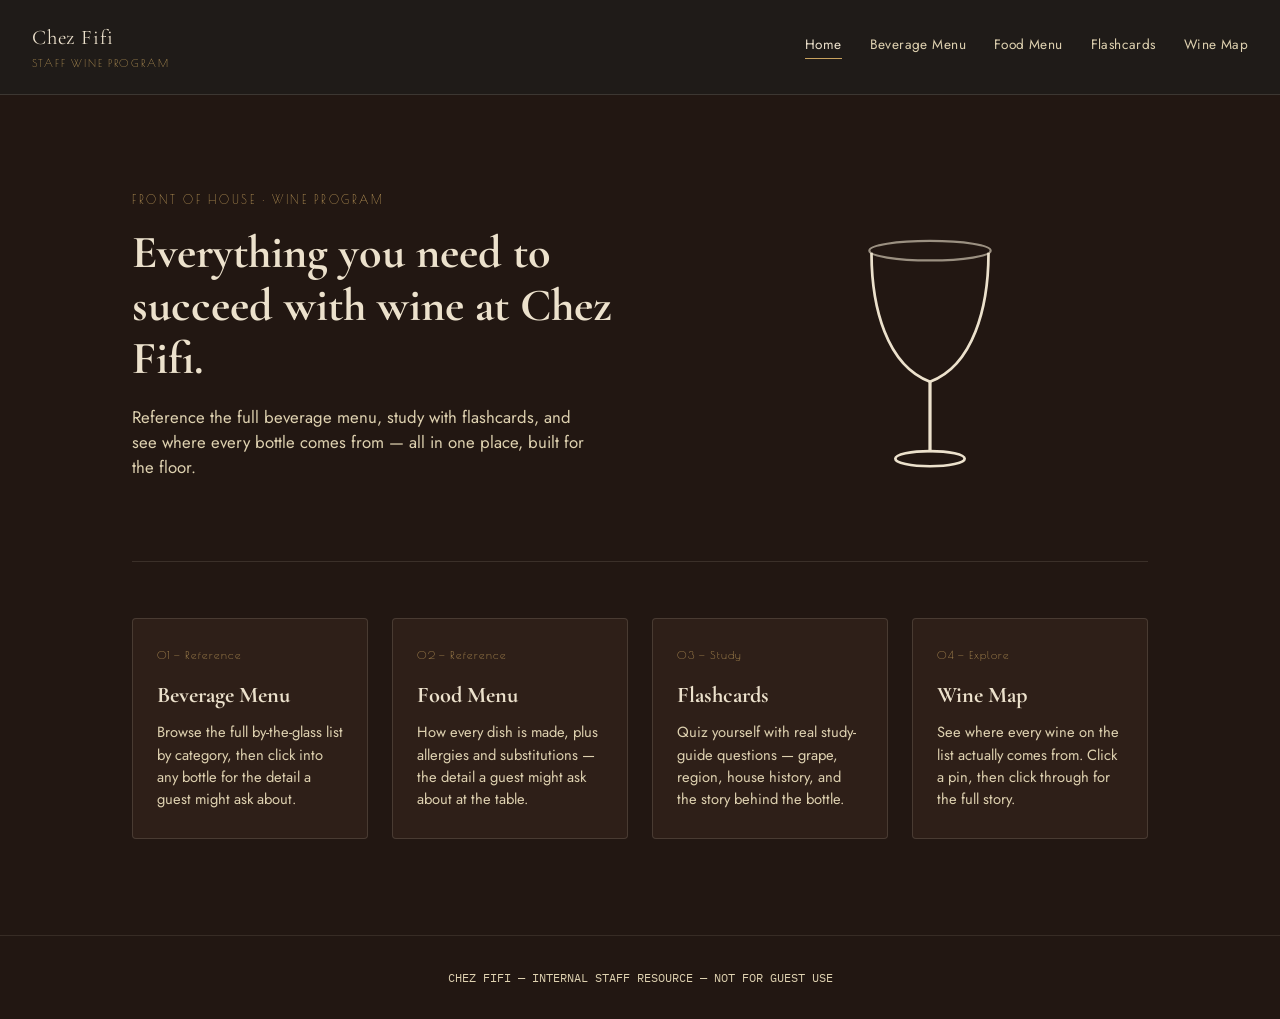
==== index.html @ 663ce02e "Add files via upload Adding Food Menu" ====
<!DOCTYPE html>
<html lang="en">
<head>
<meta charset="UTF-8">
<meta name="viewport" content="width=device-width, initial-scale=1.0">
<title>Chez Fifi — Staff Wine Program</title>
<link rel="icon" type="image/svg+xml" href="favicon.svg">
<link rel="icon" type="image/png" sizes="32x32" href="favicon-32.png">
<link rel="apple-touch-icon" href="apple-touch-icon.png">
<link rel="manifest" href="manifest.json">
<link rel="stylesheet" href="css/style.css?v=31">
</head>
<body>

<header class="site-header">
  <a href="index.html" class="brand">
    <span class="brand-mark">Chez Fifi</span>
    <span class="brand-sub">Staff Wine Program</span>
  </a>
  <nav class="site-nav">
    <a href="index.html" class="active">Home</a>
    <a href="menu.html">Beverage Menu</a>
    <a href="food-menu.html">Food Menu</a>
    <a href="flashcards.html">Flashcards</a>
    <a href="maps.html">Wine Map</a>
  </nav>
</header>

<main>
  <section class="hero">
    <div>
      <div class="hero-eyebrow">Front of House · Wine Program</div>
      <h1>Everything you need to succeed with wine at Chez Fifi.</h1>
      <p>Reference the full beverage menu, study with flashcards, and see where every bottle comes from — all in one place, built for the floor.</p>
    </div>
    <svg class="wine-fill" viewBox="0 0 240 260" xmlns="http://www.w3.org/2000/svg" role="img" aria-label="An illustration of a wine glass filling with wine">
      <defs>
        <clipPath id="glassClip">
          <path d="M 66 46 L 174 46 C 174 96 160 150 120 165 C 80 150 66 96 66 46 Z"/>
        </clipPath>
      </defs>

      <g clip-path="url(#glassClip)">
        <rect id="wineFillRect" x="60" width="120" height="260" y="240" fill="var(--bordeaux-bright)">
          <animate id="wineFillAnim" attributeName="y"
            values="240;240;78;78;150;240"
            keyTimes="0;0.08;0.45;0.65;0.85;1"
            dur="7s" repeatCount="indefinite"/>
        </rect>
      </g>

      <ellipse cx="120" cy="44" rx="56" ry="9" fill="none" stroke="var(--paper)" stroke-width="2" opacity="0.6"/>
      <path d="M 66 46 C 66 96 80 150 120 165 C 160 150 174 96 174 46" fill="none" stroke="var(--paper)" stroke-width="2.5"/>
      <line x1="120" y1="165" x2="120" y2="230" stroke="var(--paper)" stroke-width="3"/>
      <ellipse cx="120" cy="236" rx="32" ry="7" fill="none" stroke="var(--paper)" stroke-width="2.5"/>
    </svg>
  </section>

  <section class="module-grid">
    <a class="module-card" href="menu.html">
      <span class="module-index">01 — Reference</span>
      <h3>Beverage Menu</h3>
      <p>Browse the full by-the-glass list by category, then click into any bottle for the detail a guest might ask about.</p>
    </a>
    <a class="module-card" href="food-menu.html">
      <span class="module-index">02 — Reference</span>
      <h3>Food Menu</h3>
      <p>How every dish is made, plus allergies and substitutions — the detail a guest might ask about at the table.</p>
    </a>
    <a class="module-card" href="flashcards.html">
      <span class="module-index">03 — Study</span>
      <h3>Flashcards</h3>
      <p>Quiz yourself with real study-guide questions — grape, region, house history, and the story behind the bottle.</p>
    </a>
    <a class="module-card" href="maps.html">
      <span class="module-index">04 — Explore</span>
      <h3>Wine Map</h3>
      <p>See where every wine on the list actually comes from. Click a pin, then click through for the full story.</p>
    </a>
  </section>
</main>

<footer class="site-footer">CHEZ FIFI — INTERNAL STAFF RESOURCE — NOT FOR GUEST USE</footer>

<script>
  // SMIL animations don't read CSS media queries, so honor
  // prefers-reduced-motion manually: stop the loop and hold a nicely
  // filled glass instead.
  if (window.matchMedia && window.matchMedia('(prefers-reduced-motion: reduce)').matches) {
    var anim = document.getElementById('wineFillAnim');
    var rect = document.getElementById('wineFillRect');
    if (anim) anim.remove();
    if (rect) rect.setAttribute('y', '90');
  }
</script>
<script src="js/sw-register.js"></script>
</body>
</html>
---- css/style.css ----
@import url('https://fonts.googleapis.com/css2?family=Cormorant+Garamond:ital,wght@0,400;0,500;0,600;1,500&family=Poiret+One&family=Jost:wght@400;500;600&family=IBM+Plex+Mono:wght@500&display=swap');

:root {
  --charcoal: #221712;
  --charcoal-soft: #2e1f18;
  --paper: #ece1cc;
  --paper-dim: #ded1b0;
  --bordeaux: #6b1f2e;
  --bordeaux-bright: #8c2c3e;
  --gold: #c9a35f;
  --verdigris: #24405c;
  --rose: #b5697a;
  --amber: #a8763a;
  --ink: #251a14;
  --ink-soft: #5c4a3d;

  --font-display: 'Cormorant Garamond', serif;
  --font-body: 'Jost', sans-serif;
  --font-accent: 'Poiret One', sans-serif;
  --font-mono: 'IBM Plex Mono', monospace;
}

* { box-sizing: border-box; }

/* Prevents the browser's double-tap-to-zoom gesture from firing when
   someone taps a button or link quickly a few times in a row (e.g.
   mashing "Next" on flashcards) — normal pinch-to-zoom elsewhere on the
   page is untouched. */
button, a {
  touch-action: manipulation;
}

html { scroll-behavior: smooth; }

body {
  margin: 0;
  background: var(--charcoal);
  color: var(--paper);
  font-family: var(--font-body);
  line-height: 1.5;
  -webkit-font-smoothing: antialiased;
}

a { color: inherit; }

img { max-width: 100%; display: block; }

/* ---------- Layout shell ---------- */

.site-header {
  display: flex;
  align-items: center;
  justify-content: space-between;
  padding: 22px 32px;
  border-bottom: 1px solid rgba(232, 224, 201, 0.14);
  position: sticky;
  top: 0;
  background: rgba(32, 29, 25, 0.92);
  backdrop-filter: blur(6px);
  z-index: 50;
}

.brand {
  display: flex;
  flex-direction: column;
  gap: 2px;
  text-decoration: none;
}

.brand-mark {
  font-family: var(--font-display);
  font-size: 1.3rem;
  letter-spacing: 0.04em;
  color: var(--paper);
}

.brand-sub {
  font-family: var(--font-accent);
  font-size: 0.68rem;
  letter-spacing: 0.18em;
  text-transform: uppercase;
  color: var(--gold);
}

.site-nav {
  display: flex;
  gap: 28px;
}

.site-nav a {
  text-decoration: none;
  font-size: 0.85rem;
  letter-spacing: 0.03em;
  color: var(--paper-dim);
  padding-bottom: 4px;
  border-bottom: 1px solid transparent;
  transition: color 0.2s, border-color 0.2s;
}

.site-nav a:hover,
.site-nav a.active {
  color: var(--paper);
  border-color: var(--gold);
}

main {
  max-width: 1080px;
  margin: 0 auto;
  padding: 56px 32px 96px;
}

.page-eyebrow {
  font-family: var(--font-accent);
  font-size: 0.7rem;
  letter-spacing: 0.2em;
  text-transform: uppercase;
  color: var(--gold);
  margin-bottom: 10px;
}

.page-title {
  font-family: var(--font-display);
  font-size: clamp(2.1rem, 4vw, 3.2rem);
  font-weight: 600;
  margin: 0 0 12px;
  color: var(--paper);
}

.page-lede {
  color: var(--paper-dim);
  max-width: 60ch;
  margin: 0 0 40px;
  font-size: 1.02rem;
}

/* ---------- Home ---------- */

.hero {
  display: grid;
  grid-template-columns: 1.1fr 0.9fr;
  gap: 48px;
  align-items: center;
  padding: 40px 0 64px;
  border-bottom: 1px solid rgba(232, 224, 201, 0.12);
  margin-bottom: 56px;
}

.hero-eyebrow {
  font-family: var(--font-accent);
  font-size: 0.72rem;
  letter-spacing: 0.22em;
  text-transform: uppercase;
  color: var(--gold);
  margin-bottom: 18px;
}

.hero h1 {
  font-family: var(--font-display);
  font-size: clamp(2.1rem, 3.6vw, 3rem);
  line-height: 1.15;
  margin: 0 0 20px;
  color: var(--paper);
}

.hero p {
  color: var(--paper-dim);
  max-width: 46ch;
  font-size: 1.05rem;
}

.wine-fill {
  width: 100%;
  max-width: 260px;
  justify-self: center;
}

.wine-fill-rect {
  /* Animated via native SVG <animate> in the markup — see index.html.
     CSS-animating SVG geometry attributes is unreliable on mobile Safari. */
}

.module-grid {
  display: grid;
  grid-template-columns: repeat(auto-fit, minmax(220px, 1fr));
  gap: 24px;
}

.module-card {
  display: block;
  text-decoration: none;
  background: var(--charcoal-soft);
  border: 1px solid rgba(232, 224, 201, 0.14);
  border-radius: 4px;
  padding: 28px 24px;
  transition: border-color 0.2s, transform 0.2s;
}

.module-card:hover {
  border-color: var(--gold);
  transform: translateY(-3px);
}

.module-index {
  font-family: var(--font-accent);
  font-size: 0.7rem;
  color: var(--gold);
  letter-spacing: 0.1em;
  margin-bottom: 14px;
  display: block;
}

.module-card h3 {
  font-family: var(--font-display);
  font-size: 1.4rem;
  margin: 0 0 10px;
  color: var(--paper);
}

.module-card p {
  color: var(--paper-dim);
  font-size: 0.92rem;
  margin: 0;
}

/* ---------- Category tags shared ---------- */

.tag {
  display: inline-flex;
  align-items: center;
  gap: 6px;
  font-family: var(--font-accent);
  font-size: 0.68rem;
  letter-spacing: 0.08em;
  text-transform: uppercase;
  padding: 4px 10px;
  border-radius: 999px;
  border: none;
  color: #fff5e6;
}

.tag-white     { background: #6b5a1f; }
.tag-red       { background: #7a2436; }
.tag-rose      { background: #8c3f56; }
.tag-sparkling { background: #3d5a68; }
.tag-dessert   { background: #7a4a1f; }

.tag-charcuterie     { background: #7a2436; }
.tag-entrees         { background: #3d5a45; }
.tag-plats           { background: #6b4423; }
.tag-accompagnements { background: #3d5a68; }
.tag-desserts        { background: #6b5a1f; }

.filter-block {
  margin-bottom: 18px;
}

.filter-block-label {
  font-family: var(--font-accent);
  font-size: 0.68rem;
  letter-spacing: 0.1em;
  text-transform: uppercase;
  color: var(--paper-dim);
  margin-bottom: 8px;
}

.card-badges {
  display: flex;
  gap: 8px;
  align-items: center;
}

.difficulty-badge {
  display: inline-flex;
  align-items: center;
  font-family: var(--font-accent);
  font-size: 0.66rem;
  letter-spacing: 0.06em;
  text-transform: uppercase;
  padding: 4px 10px;
  border-radius: 999px;
  border: 1px solid transparent;
}

.difficulty-easy   { background: rgba(79, 107, 87, 0.15); color: #3d5a45; border-color: rgba(79, 107, 87, 0.35); }
.difficulty-medium { background: rgba(168, 118, 58, 0.15); color: #8a5a24; border-color: rgba(168, 118, 58, 0.35); }
.difficulty-hard   { background: rgba(122, 36, 54, 0.15); color: #7a2436; border-color: rgba(122, 36, 54, 0.35); }

/* ---------- Flashcards ---------- */

.deck-controls {
  display: flex;
  align-items: center;
  justify-content: space-between;
  margin-bottom: 28px;
  flex-wrap: wrap;
  gap: 16px;
}

.filter-row {
  display: flex;
  gap: 8px;
  flex-wrap: wrap;
}

.filter-chip {
  font-family: var(--font-accent);
  font-size: 0.7rem;
  letter-spacing: 0.06em;
  text-transform: uppercase;
  background: transparent;
  border: 1px solid rgba(232, 224, 201, 0.3);
  color: var(--paper-dim);
  padding: 7px 14px;
  border-radius: 999px;
  cursor: pointer;
  transition: all 0.15s;
}

.filter-chip:hover { border-color: var(--gold); color: var(--paper); }

.filter-chip.active {
  background: var(--gold);
  border-color: var(--gold);
  color: var(--charcoal);
}

.progress-readout {
  font-family: var(--font-mono);
  font-size: 0.78rem;
  color: var(--paper-dim);
}

.card-stage {
  display: flex;
  flex-direction: column;
  align-items: center;
  gap: 24px;
}

.flashcard {
  width: 100%;
  max-width: 520px;
  height: 340px;
  perspective: 1200px;
  cursor: pointer;
  touch-action: manipulation;
}

.flashcard-inner {
  position: relative;
  width: 100%;
  height: 100%;
  transition: transform 0.5s cubic-bezier(0.4, 0.2, 0.2, 1);
  transform-style: preserve-3d;
}

.flashcard.flipped .flashcard-inner {
  transform: rotateY(180deg);
}

.flashcard-face {
  position: absolute;
  inset: 0;
  backface-visibility: hidden;
  border-radius: 6px;
  padding: 32px;
  display: flex;
  flex-direction: column;
  border: 1px solid rgba(232, 224, 201, 0.18);
  overflow-y: auto;
}

.flashcard-front {
  background: var(--paper);
  color: var(--ink);
  justify-content: center;
  align-items: center;
  text-align: center;
}

.flashcard-front .card-wine {
  font-family: var(--font-display);
  font-size: 1.5rem;
  margin: 14px 0 14px;
  color: var(--ink-soft);
  font-style: italic;
}

.flashcard-front .card-question {
  font-family: var(--font-body);
  font-size: 1.15rem;
  font-weight: 500;
  line-height: 1.4;
  color: var(--ink);
}

.flashcard-front .flip-hint {
  position: absolute;
  bottom: 18px;
  font-family: var(--font-mono);
  font-size: 0.62rem;
  letter-spacing: 0.1em;
  text-transform: uppercase;
  color: var(--ink-soft);
  opacity: 0.7;
}

.flashcard-back {
  background: var(--bordeaux);
  color: var(--paper);
  transform: rotateY(180deg);
  justify-content: center;
  align-items: flex-start;
  gap: 12px;
  overflow-y: auto;
}

.flashcard-back .back-label {
  font-family: var(--font-accent);
  font-size: 0.72rem;
  letter-spacing: 0.14em;
  text-transform: uppercase;
  color: var(--gold);
}

.flashcard-back .back-answer {
  font-family: var(--font-display);
  font-size: 1.35rem;
  line-height: 1.45;
}

.deck-nav {
  display: flex;
  gap: 14px;
  align-items: center;
}

.deck-nav button {
  font-family: var(--font-mono);
  font-size: 0.78rem;
  letter-spacing: 0.04em;
  background: transparent;
  border: 1px solid rgba(232, 224, 201, 0.3);
  color: var(--paper);
  padding: 10px 18px;
  border-radius: 4px;
  cursor: pointer;
  transition: border-color 0.15s;
}

.deck-nav button:hover { border-color: var(--gold); }
.deck-nav button:disabled { opacity: 0.35; cursor: default; }

/* ---------- Menu ---------- */

.menu-grid {
  display: grid;
  grid-template-columns: repeat(auto-fill, minmax(240px, 1fr));
  gap: 18px;
}

.menu-item {
  background: var(--charcoal-soft);
  border: 1px solid rgba(232, 224, 201, 0.14);
  border-radius: 4px;
  padding: 18px;
  cursor: pointer;
  transition: border-color 0.2s, transform 0.2s;
  text-align: left;
  display: flex;
  gap: 16px;
  align-items: flex-start;
}

.menu-item:hover {
  border-color: var(--gold);
  transform: translateY(-2px);
}

.menu-item-photo {
  width: 64px;
  height: 128px;
  object-fit: contain;
  object-position: center;
  flex-shrink: 0;
  background: rgba(236, 225, 204, 0.04);
  border-radius: 2px;
}

.menu-item.no-photo {
  padding: 22px;
}

.menu-item.no-photo .menu-item-photo {
  display: none;
}

.menu-item-body {
  flex: 1;
  min-width: 0;
}

.menu-item .wine-producer {
  font-family: var(--font-display);
  font-size: 1.15rem;
  font-weight: 600;
  margin: 12px 0 2px;
  color: var(--paper);
  line-height: 1.25;
}

.menu-item .wine-cuvee {
  font-family: var(--font-display);
  font-style: italic;
  font-size: 0.95rem;
  color: var(--paper-dim);
  margin-bottom: 6px;
  line-height: 1.3;
}

.menu-item .wine-region {
  font-family: var(--font-accent);
  font-size: 0.68rem;
  letter-spacing: 0.05em;
  text-transform: uppercase;
  color: var(--paper-dim);
  opacity: 0.75;
  margin-bottom: 12px;
}

.menu-item .prices {
  font-family: var(--font-mono);
  font-size: 0.8rem;
  color: var(--gold);
}

/* Detail overlay */

.detail-overlay {
  position: fixed;
  inset: 0;
  background: rgba(15, 13, 11, 0.72);
  display: flex;
  align-items: center;
  justify-content: center;
  padding: 24px;
  z-index: 100;
}

.detail-overlay[hidden] { display: none; }

.detail-card {
  background: var(--paper);
  color: var(--ink);
  max-width: 600px;
  width: 100%;
  border-radius: 6px;
  padding: 36px;
  position: relative;
  max-height: 88vh;
  overflow-y: auto;
}

.detail-close {
  position: absolute;
  top: 18px;
  right: 18px;
  background: none;
  border: none;
  font-size: 1.3rem;
  cursor: pointer;
  color: var(--ink-soft);
  line-height: 1;
}

.detail-header {
  display: flex;
  gap: 18px;
  align-items: flex-start;
}

.detail-photo {
  width: 80px;
  height: 160px;
  object-fit: contain;
  object-position: center top;
  flex-shrink: 0;
  background: rgba(36, 31, 26, 0.04);
  border-radius: 2px;
}

.detail-header-text {
  flex: 1;
  min-width: 0;
}

.detail-card .detail-producer {
  font-family: var(--font-display);
  font-weight: 600;
  font-size: 1.05rem;
  color: var(--ink);
  margin: 14px 0 2px;
}

.detail-card h2 {
  font-family: var(--font-display);
  font-style: italic;
  font-size: 1.4rem;
  font-weight: 500;
  color: var(--ink-soft);
  margin: 0 0 4px;
}

.detail-card .detail-region {
  font-family: var(--font-accent);
  font-size: 0.7rem;
  letter-spacing: 0.05em;
  text-transform: uppercase;
  color: var(--ink-soft);
  opacity: 0.8;
  margin-bottom: 18px;
}

.quiz-me-link {
  display: inline-block;
  font-family: var(--font-accent);
  font-size: 0.78rem;
  letter-spacing: 0.05em;
  color: var(--bordeaux);
  text-decoration: none;
  margin-bottom: 18px;
  border-bottom: 1px solid var(--bordeaux);
}

.quiz-me-link:hover { opacity: 0.75; }

.mini-map {
  width: 100%;
  height: 220px;
  border-radius: 4px;
  overflow: hidden;
  border: 1px solid rgba(36, 31, 26, 0.15);
}

.detail-meta {
  display: grid;
  grid-template-columns: 1fr 1fr;
  gap: 14px;
  margin-bottom: 22px;
  padding-bottom: 18px;
  border-bottom: 1px solid rgba(36, 31, 26, 0.15);
}

.detail-meta .meta-label {
  font-family: var(--font-accent);
  font-size: 0.68rem;
  letter-spacing: 0.1em;
  text-transform: uppercase;
  color: var(--ink-soft);
  display: block;
}

.detail-section {
  margin-bottom: 20px;
}

.detail-section:last-child {
  margin-bottom: 0;
}

.detail-section-label {
  font-family: var(--font-accent);
  font-size: 0.72rem;
  letter-spacing: 0.12em;
  text-transform: uppercase;
  color: var(--bordeaux);
  margin-bottom: 6px;
}

.detail-section p {
  margin: 0;
  font-size: 0.96rem;
  line-height: 1.55;
  color: var(--ink);
}

/* ---------- Menu download link ---------- */

.menu-download {
  margin-top: 40px;
  padding-top: 28px;
  border-top: 1px solid rgba(232, 224, 201, 0.14);
  text-align: center;
}

.menu-download a {
  color: var(--gold);
  text-decoration: none;
  font-size: 0.92rem;
  border-bottom: 1px solid var(--gold);
  padding-bottom: 2px;
}

.menu-download a:hover { opacity: 0.8; }

/* ---------- Maps ---------- */

.map-notice {
  background: var(--charcoal-soft);
  border: 1px solid var(--gold);
  color: var(--paper-dim);
  padding: 16px 20px;
  border-radius: 4px;
  font-size: 0.9rem;
  margin-bottom: 20px;
}

.map-notice code {
  font-family: var(--font-mono);
  background: rgba(232, 224, 201, 0.1);
  padding: 2px 6px;
  border-radius: 3px;
  color: var(--gold);
}

.map-canvas {
  width: 100%;
  height: 560px;
  border-radius: 4px;
  border: 1px solid rgba(232, 224, 201, 0.14);
  overflow: hidden;
}

.map-pin-label {
  background: rgba(30, 30, 28, 0.88);
  padding: 2px 8px;
  border-radius: 4px;
  border: 1px solid rgba(184, 179, 168, 0.5);
  white-space: nowrap;
  transform: translateY(-22px);
  pointer-events: none;
}

.pin-popup {
  font-family: var(--font-body);
  min-width: 200px;
  padding: 2px;
}

.pin-popup-label {
  font-family: var(--font-accent);
  font-size: 0.72rem;
  letter-spacing: 0.08em;
  text-transform: uppercase;
  color: #8c2c3e;
  margin-bottom: 8px;
}

.pin-wine-row {
  cursor: pointer;
  padding: 8px 0;
  border-top: 1px solid rgba(36, 26, 20, 0.12);
}

.pin-wine-row:first-of-type {
  border-top: none;
}

.pin-wine-name {
  font-family: var(--font-display);
  font-size: 1rem;
  color: #241a14;
  margin-top: 4px;
}

.pin-wine-meta {
  font-size: 0.78rem;
  color: #5c4a3d;
}

@media (max-width: 780px) {
  .map-canvas { height: 420px; }
}

.site-footer {
  text-align: center;
  padding: 32px;
  color: var(--paper-dim);
  font-size: 0.78rem;
  font-family: var(--font-mono);
  border-top: 1px solid rgba(232, 224, 201, 0.1);
}

.fun-quiz-callout {
  text-align: center;
  margin-top: 40px;
  padding-top: 24px;
  border-top: 1px solid rgba(232, 224, 201, 0.14);
}

.fun-quiz-callout a {
  color: var(--gold);
  text-decoration: none;
  font-family: var(--font-accent);
  font-size: 0.85rem;
  letter-spacing: 0.04em;
  border-bottom: 1px solid var(--gold);
  padding-bottom: 2px;
}

.fun-quiz-callout a:hover { opacity: 0.8; }

#teamQuizRoot {
  scroll-margin-top: 100px;
}

.card-stage {
  scroll-margin-top: 100px;
}

/* ---------- Team Quiz (fun) ---------- */

.team-quiz-intro {
  text-align: center;
  padding: 40px 20px;
}

.team-quiz-intro p {
  color: var(--paper-dim);
  margin-bottom: 24px;
  font-size: 1.05rem;
}

.start-quiz-btn {
  font-family: var(--font-accent);
  font-size: 0.85rem;
  letter-spacing: 0.05em;
  background: var(--gold);
  color: var(--charcoal);
  border: none;
  padding: 12px 24px;
  border-radius: 4px;
  cursor: pointer;
}

.start-quiz-btn:hover { opacity: 0.85; }

.team-quiz-progress {
  font-family: var(--font-accent);
  font-size: 0.8rem;
  letter-spacing: 0.06em;
  text-transform: uppercase;
  color: var(--paper-dim);
  text-align: center;
  margin-bottom: 20px;
}

.team-quiz-flip {
  width: 100%;
  max-width: 520px;
  margin: 0 auto;
  perspective: 1200px;
}

.team-quiz-flip-inner {
  position: relative;
  width: 100%;
  height: 500px;
  transition: transform 0.5s cubic-bezier(0.4, 0.2, 0.2, 1);
  transform-style: preserve-3d;
}

.team-quiz-flip.flipped .team-quiz-flip-inner {
  transform: rotateY(180deg);
}

/* Used for one instant, before paint, to measure the front face's actual
   natural content height (which varies with wine/team name length) so the
   card can be sized to fit exactly — instead of guessing a fixed pixel
   height that inevitably cuts off content on some screens. */
.team-quiz-flip-inner.measuring {
  height: auto;
}

.team-quiz-flip-inner.measuring .team-quiz-face-front {
  position: static;
}

.team-quiz-flip-inner.measuring .team-quiz-face-back {
  display: none;
}

.team-quiz-face {
  position: absolute;
  inset: 0;
  backface-visibility: hidden;
  border-radius: 6px;
  padding: 32px 24px;
  text-align: center;
  border: 1px solid rgba(232, 224, 201, 0.14);
  overflow-y: auto;
}

.team-quiz-face-front {
  background: var(--charcoal-soft);
}

.team-quiz-face-back {
  background: var(--bordeaux);
  color: var(--paper);
  transform: rotateY(180deg);
  display: flex;
  flex-direction: column;
  align-items: center;
  justify-content: center;
}

.team-jersey { display: flex; justify-content: center; margin-bottom: 12px; }

.team-name {
  font-family: var(--font-display);
  font-size: 1.6rem;
  color: var(--paper);
}

.team-meta {
  font-family: var(--font-accent);
  font-size: 0.78rem;
  letter-spacing: 0.05em;
  color: var(--gold);
  margin-bottom: 24px;
}

.team-quiz-options {
  display: flex;
  flex-direction: column;
  gap: 10px;
}

.team-quiz-option {
  display: flex;
  flex-direction: column;
  align-items: flex-start;
  gap: 6px;
  text-align: left;
  background: var(--charcoal);
  border: 1px solid rgba(232, 224, 201, 0.18);
  border-radius: 4px;
  padding: 14px 16px;
  cursor: pointer;
  color: var(--paper);
}

.team-quiz-option:hover { border-color: var(--gold); }

.team-quiz-option-producer {
  font-family: var(--font-display);
  font-weight: 600;
  font-size: 1.05rem;
}

.team-quiz-option-name {
  font-family: var(--font-display);
  font-style: italic;
  font-size: 0.88rem;
  color: var(--paper-dim);
}

.feedback-line {
  font-family: var(--font-display);
  font-size: 1.3rem;
  margin-bottom: 14px;
}

.feedback-correct { color: #d7ecdb; }
.feedback-incorrect { color: #f0d3d9; }

.feedback-fact {
  color: var(--paper-dim);
  font-size: 0.9rem;
  margin-bottom: 20px;
  font-style: italic;
}

.team-quiz-results {
  max-width: 520px;
  margin: 0 auto;
  text-align: center;
}

.team-quiz-results .quiz-score {
  font-family: var(--font-display);
  font-size: 3rem;
  color: var(--paper);
}

.team-quiz-results .quiz-score-label {
  color: var(--paper-dim);
  margin-bottom: 28px;
}

.team-quiz-review-label {
  font-family: var(--font-accent);
  font-size: 0.72rem;
  letter-spacing: 0.1em;
  text-transform: uppercase;
  color: var(--gold);
  margin-bottom: 12px;
  text-align: left;
}

.team-quiz-review {
  text-align: left;
  background: var(--charcoal-soft);
  border-radius: 4px;
  padding: 16px 20px;
  margin-bottom: 28px;
}

.team-quiz-review-row {
  padding: 8px 0;
  border-bottom: 1px solid rgba(232, 224, 201, 0.1);
  color: var(--paper-dim);
  font-size: 0.92rem;
}

.team-quiz-review-row:last-child { border-bottom: none; }
.team-quiz-review-row strong { color: var(--paper); }

/* ---------- Responsive ---------- */

@media (max-width: 780px) {
  .hero { grid-template-columns: 1fr; }
  .wine-fill { max-width: 180px; }
  .module-grid { grid-template-columns: 1fr; }
  .site-nav { gap: 14px; flex-wrap: wrap; }
  .site-header { padding: 18px 20px; flex-direction: column; gap: 12px; align-items: flex-start; }
  #teamQuizRoot { scroll-margin-top: 170px; }
  .card-stage { scroll-margin-top: 170px; }
  main { padding: 32px 16px 64px; }
  .detail-meta { grid-template-columns: 1fr; }
  .detail-card { padding: 24px 20px; max-height: 92vh; }
  .flashcard { height: 300px; }
  .deck-nav { flex-wrap: wrap; justify-content: center; }

  /* Keep filter chips on one line and let them scroll sideways instead of
     wrapping to a cramped second row on narrow phones. */
  .filter-row {
    flex-wrap: nowrap;
    overflow-x: auto;
    -webkit-overflow-scrolling: touch;
    scrollbar-width: none;
    padding-bottom: 4px;
    margin: 0 -16px;
    padding-left: 16px;
    padding-right: 16px;
  }
  .filter-row::-webkit-scrollbar { display: none; }
  .filter-chip { flex-shrink: 0; }
}

@media (max-width: 420px) {
  .page-title { font-size: 1.8rem; }
  .flashcard { height: 320px; }
  .mini-map { height: 190px; }
  .team-quiz-face { padding: 20px 14px; }
  .team-name { font-size: 1.2rem; }
  .team-meta { margin-bottom: 16px; }
  .team-quiz-option { padding: 10px 14px; }
  .feedback-line { font-size: 1.05rem; }
  .feedback-fact { margin-bottom: 14px; }
}

/* Reduced motion */
@media (prefers-reduced-motion: reduce) {
  .flashcard-inner, .module-card, .menu-item { transition: none; }
}

/* Focus visibility */
a:focus-visible,
button:focus-visible {
  outline: 2px solid var(--gold);
  outline-offset: 2px;
}
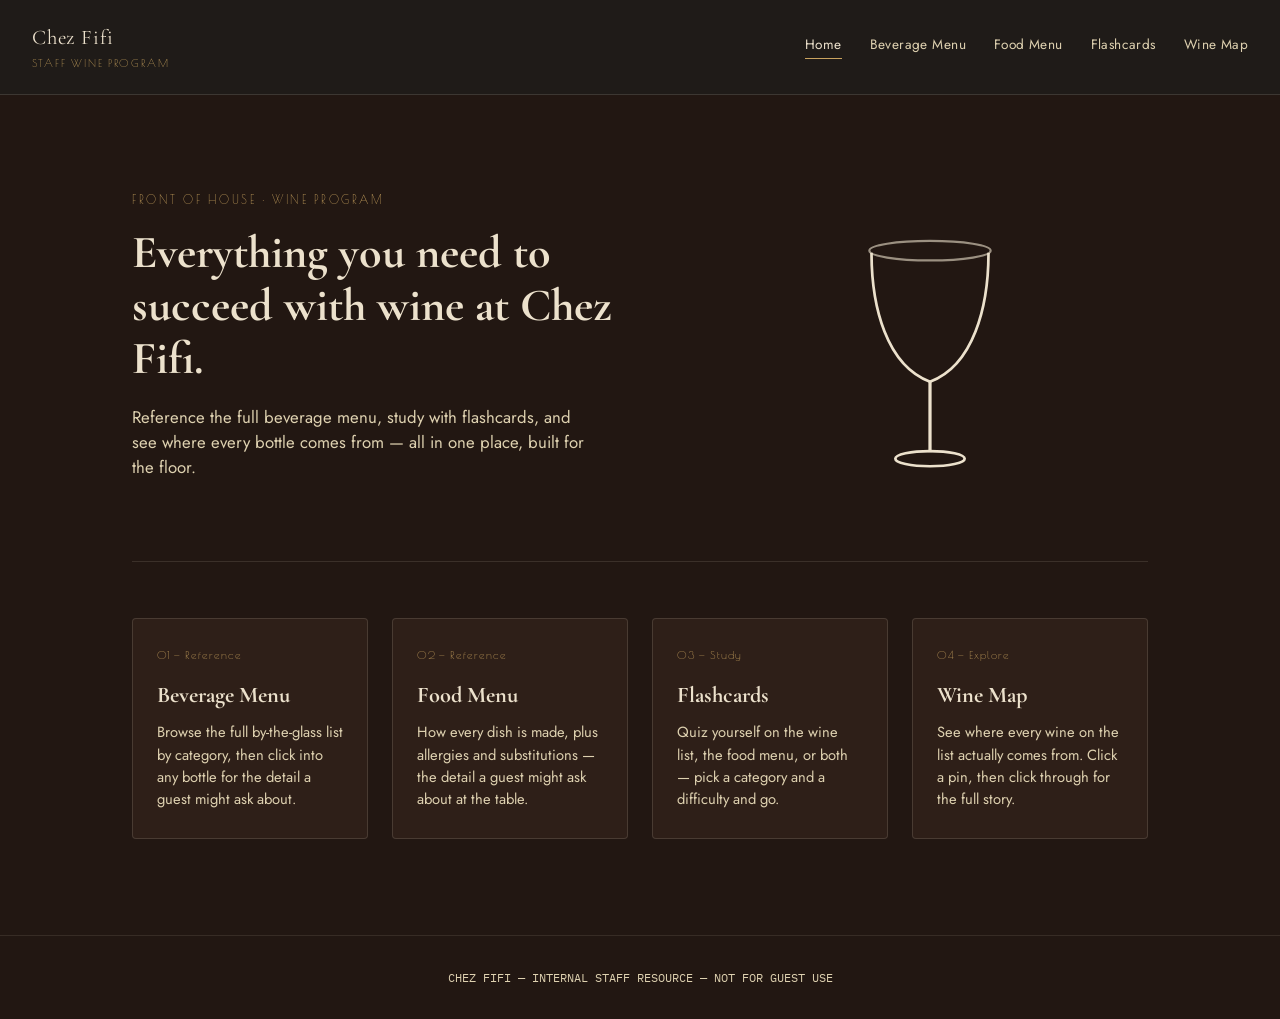
==== commit 961c6c7c: "Add files via upload Cleaning up nomenclature around flashcards" ====
--- a/index.html
+++ b/index.html
@@ -8,7 +8,7 @@
 <link rel="icon" type="image/png" sizes="32x32" href="favicon-32.png">
 <link rel="apple-touch-icon" href="apple-touch-icon.png">
 <link rel="manifest" href="manifest.json">
-<link rel="stylesheet" href="css/style.css?v=31">
+<link rel="stylesheet" href="css/style.css?v=32">
 </head>
 <body>
 
@@ -70,7 +70,7 @@
     <a class="module-card" href="flashcards.html">
       <span class="module-index">03 — Study</span>
       <h3>Flashcards</h3>
-      <p>Quiz yourself with real study-guide questions — grape, region, house history, and the story behind the bottle.</p>
+      <p>Quiz yourself on the wine list, the food menu, or both — pick a category and a difficulty and go.</p>
     </a>
     <a class="module-card" href="maps.html">
       <span class="module-index">04 — Explore</span>
--- a/css/style.css
+++ b/css/style.css
@@ -682,6 +682,7 @@
   font-size: 0.96rem;
   line-height: 1.55;
   color: var(--ink);
+  white-space: pre-line;
 }
 
 /* ---------- Menu download link ---------- */
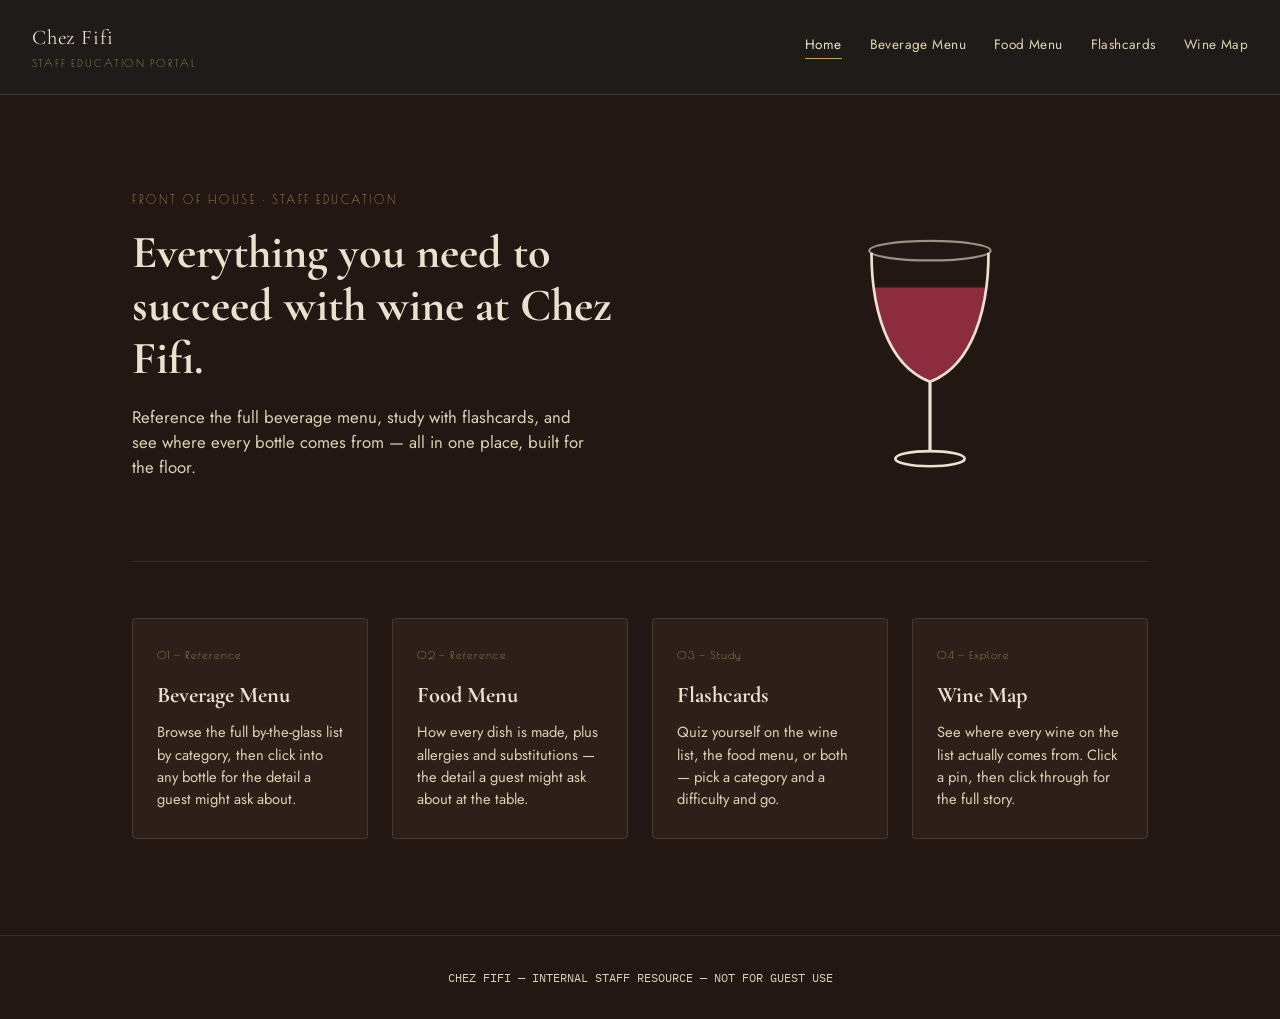
==== commit 19ad249d: "Add files via upload Branding Update" ====
--- a/index.html
+++ b/index.html
@@ -3,19 +3,19 @@
 <head>
 <meta charset="UTF-8">
 <meta name="viewport" content="width=device-width, initial-scale=1.0">
-<title>Chez Fifi — Staff Wine Program</title>
-<link rel="icon" type="image/svg+xml" href="favicon.svg">
-<link rel="icon" type="image/png" sizes="32x32" href="favicon-32.png">
-<link rel="apple-touch-icon" href="apple-touch-icon.png">
+<title>Chez Fifi — Staff Education Portal</title>
+<link rel="icon" type="image/svg+xml" href="favicon.svg?v=3">
+<link rel="icon" type="image/png" sizes="32x32" href="favicon-32.png?v=3">
+<link rel="apple-touch-icon" href="apple-touch-icon.png?v=3">
 <link rel="manifest" href="manifest.json">
-<link rel="stylesheet" href="css/style.css?v=32">
+<link rel="stylesheet" href="css/style.css?v=33">
 </head>
 <body>
 
 <header class="site-header">
   <a href="index.html" class="brand">
     <span class="brand-mark">Chez Fifi</span>
-    <span class="brand-sub">Staff Wine Program</span>
+    <span class="brand-sub">Staff Education Portal</span>
   </a>
   <nav class="site-nav">
     <a href="index.html" class="active">Home</a>
@@ -29,7 +29,7 @@
 <main>
   <section class="hero">
     <div>
-      <div class="hero-eyebrow">Front of House · Wine Program</div>
+      <div class="hero-eyebrow">Front of House · Staff Education</div>
       <h1>Everything you need to succeed with wine at Chez Fifi.</h1>
       <p>Reference the full beverage menu, study with flashcards, and see where every bottle comes from — all in one place, built for the floor.</p>
     </div>
@@ -41,10 +41,10 @@
       </defs>
 
       <g clip-path="url(#glassClip)">
-        <rect id="wineFillRect" x="60" width="120" height="260" y="240" fill="var(--bordeaux-bright)">
+        <rect id="wineFillRect" x="60" width="120" height="260" y="78" fill="var(--bordeaux-bright)">
           <animate id="wineFillAnim" attributeName="y"
-            values="240;240;78;78;150;240"
-            keyTimes="0;0.08;0.45;0.65;0.85;1"
+            values="78;78;240;240;78"
+            keyTimes="0;0.22;0.55;0.75;1"
             dur="7s" repeatCount="indefinite"/>
         </rect>
       </g>
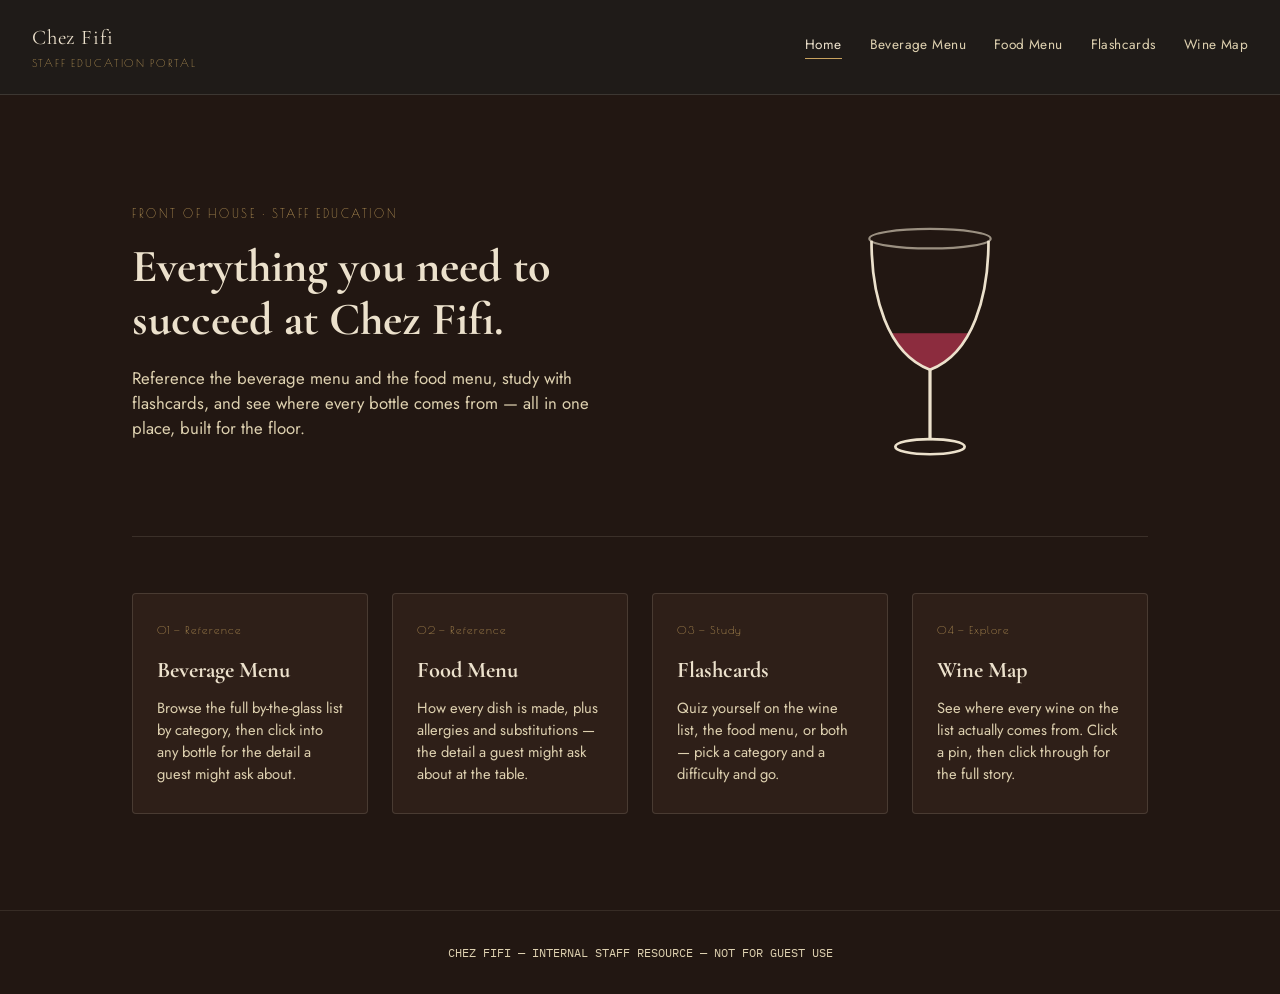
==== commit b6b3e6d8: "Add files via upload Removes index." ====
--- a/index.html
+++ b/index.html
@@ -3,6 +3,7 @@
 <head>
 <meta charset="UTF-8">
 <meta name="viewport" content="width=device-width, initial-scale=1.0">
+<meta name="robots" content="noindex, nofollow">
 <title>Chez Fifi — Staff Education Portal</title>
 <link rel="icon" type="image/svg+xml" href="favicon.svg?v=3">
 <link rel="icon" type="image/png" sizes="32x32" href="favicon-32.png?v=3">
@@ -30,8 +31,8 @@
   <section class="hero">
     <div>
       <div class="hero-eyebrow">Front of House · Staff Education</div>
-      <h1>Everything you need to succeed with wine at Chez Fifi.</h1>
-      <p>Reference the full beverage menu, study with flashcards, and see where every bottle comes from — all in one place, built for the floor.</p>
+      <h1>Everything you need to succeed at Chez Fifi.</h1>
+      <p>Reference the beverage menu and the food menu, study with flashcards, and see where every bottle comes from — all in one place, built for the floor.</p>
     </div>
     <svg class="wine-fill" viewBox="0 0 240 260" xmlns="http://www.w3.org/2000/svg" role="img" aria-label="An illustration of a wine glass filling with wine">
       <defs>
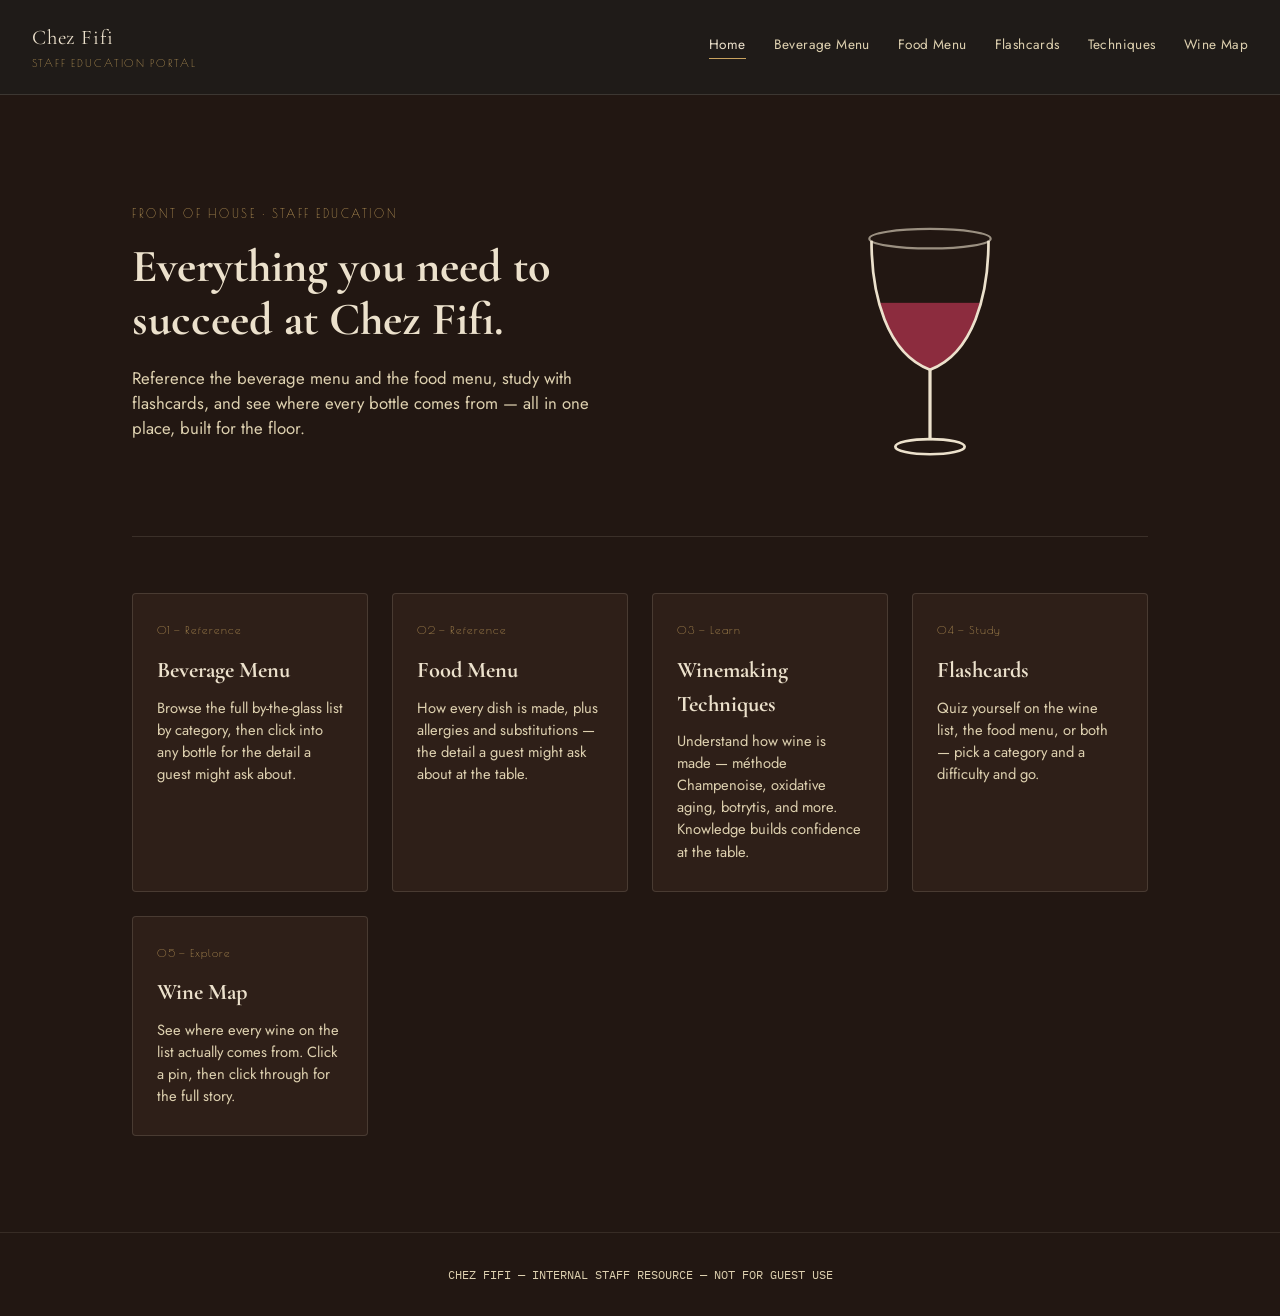
==== commit 3b088319: "Add files via upload" ====
--- a/index.html
+++ b/index.html
@@ -23,6 +23,7 @@
     <a href="menu.html">Beverage Menu</a>
     <a href="food-menu.html">Food Menu</a>
     <a href="flashcards.html">Flashcards</a>
+    <a href="techniques.html">Techniques</a>
     <a href="maps.html">Wine Map</a>
   </nav>
 </header>
@@ -68,13 +69,18 @@
       <h3>Food Menu</h3>
       <p>How every dish is made, plus allergies and substitutions — the detail a guest might ask about at the table.</p>
     </a>
+    <a class="module-card" href="techniques.html">
+      <span class="module-index">03 — Learn</span>
+      <h3>Winemaking Techniques</h3>
+      <p>Understand how wine is made — méthode Champenoise, oxidative aging, botrytis, and more. Knowledge builds confidence at the table.</p>
+    </a>
     <a class="module-card" href="flashcards.html">
-      <span class="module-index">03 — Study</span>
+      <span class="module-index">04 — Study</span>
       <h3>Flashcards</h3>
       <p>Quiz yourself on the wine list, the food menu, or both — pick a category and a difficulty and go.</p>
     </a>
     <a class="module-card" href="maps.html">
-      <span class="module-index">04 — Explore</span>
+      <span class="module-index">05 — Explore</span>
       <h3>Wine Map</h3>
       <p>See where every wine on the list actually comes from. Click a pin, then click through for the full story.</p>
     </a>
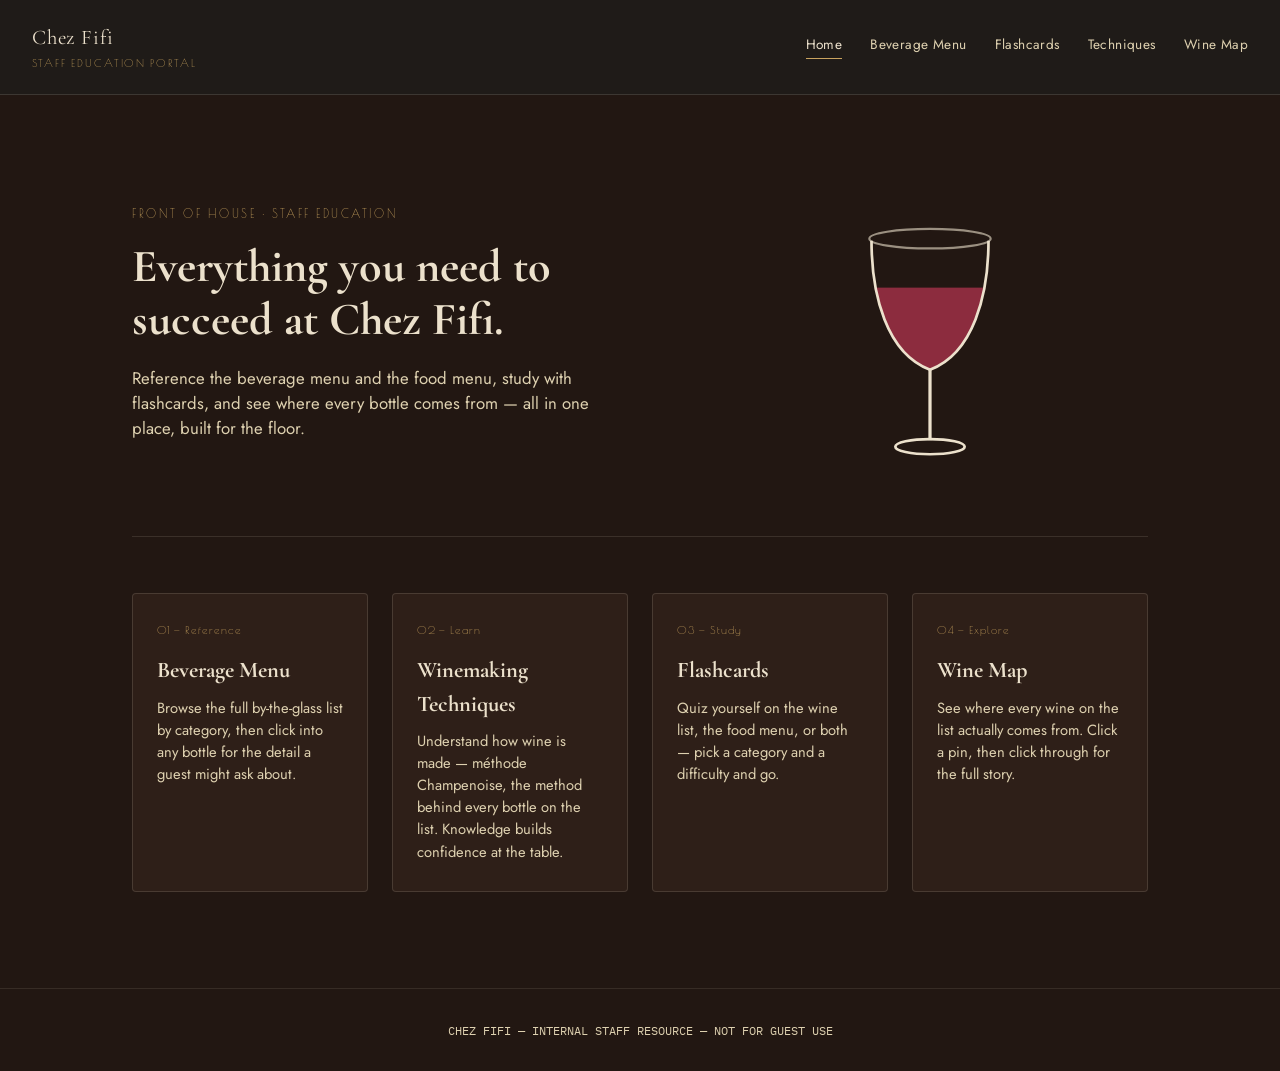
==== commit 75fd5662: "Add files via upload" ====
--- a/index.html
+++ b/index.html
@@ -21,7 +21,6 @@
   <nav class="site-nav">
     <a href="index.html" class="active">Home</a>
     <a href="menu.html">Beverage Menu</a>
-    <a href="food-menu.html">Food Menu</a>
     <a href="flashcards.html">Flashcards</a>
     <a href="techniques.html">Techniques</a>
     <a href="maps.html">Wine Map</a>
@@ -64,23 +63,18 @@
       <h3>Beverage Menu</h3>
       <p>Browse the full by-the-glass list by category, then click into any bottle for the detail a guest might ask about.</p>
     </a>
-    <a class="module-card" href="food-menu.html">
-      <span class="module-index">02 — Reference</span>
-      <h3>Food Menu</h3>
-      <p>How every dish is made, plus allergies and substitutions — the detail a guest might ask about at the table.</p>
-    </a>
     <a class="module-card" href="techniques.html">
-      <span class="module-index">03 — Learn</span>
+      <span class="module-index">02 — Learn</span>
       <h3>Winemaking Techniques</h3>
-      <p>Understand how wine is made — méthode Champenoise, oxidative aging, botrytis, and more. Knowledge builds confidence at the table.</p>
+      <p>Understand how wine is made — méthode Champenoise, the method behind every bottle on the list. Knowledge builds confidence at the table.</p>
     </a>
     <a class="module-card" href="flashcards.html">
-      <span class="module-index">04 — Study</span>
+      <span class="module-index">03 — Study</span>
       <h3>Flashcards</h3>
       <p>Quiz yourself on the wine list, the food menu, or both — pick a category and a difficulty and go.</p>
     </a>
     <a class="module-card" href="maps.html">
-      <span class="module-index">05 — Explore</span>
+      <span class="module-index">04 — Explore</span>
       <h3>Wine Map</h3>
       <p>See where every wine on the list actually comes from. Click a pin, then click through for the full story.</p>
     </a>
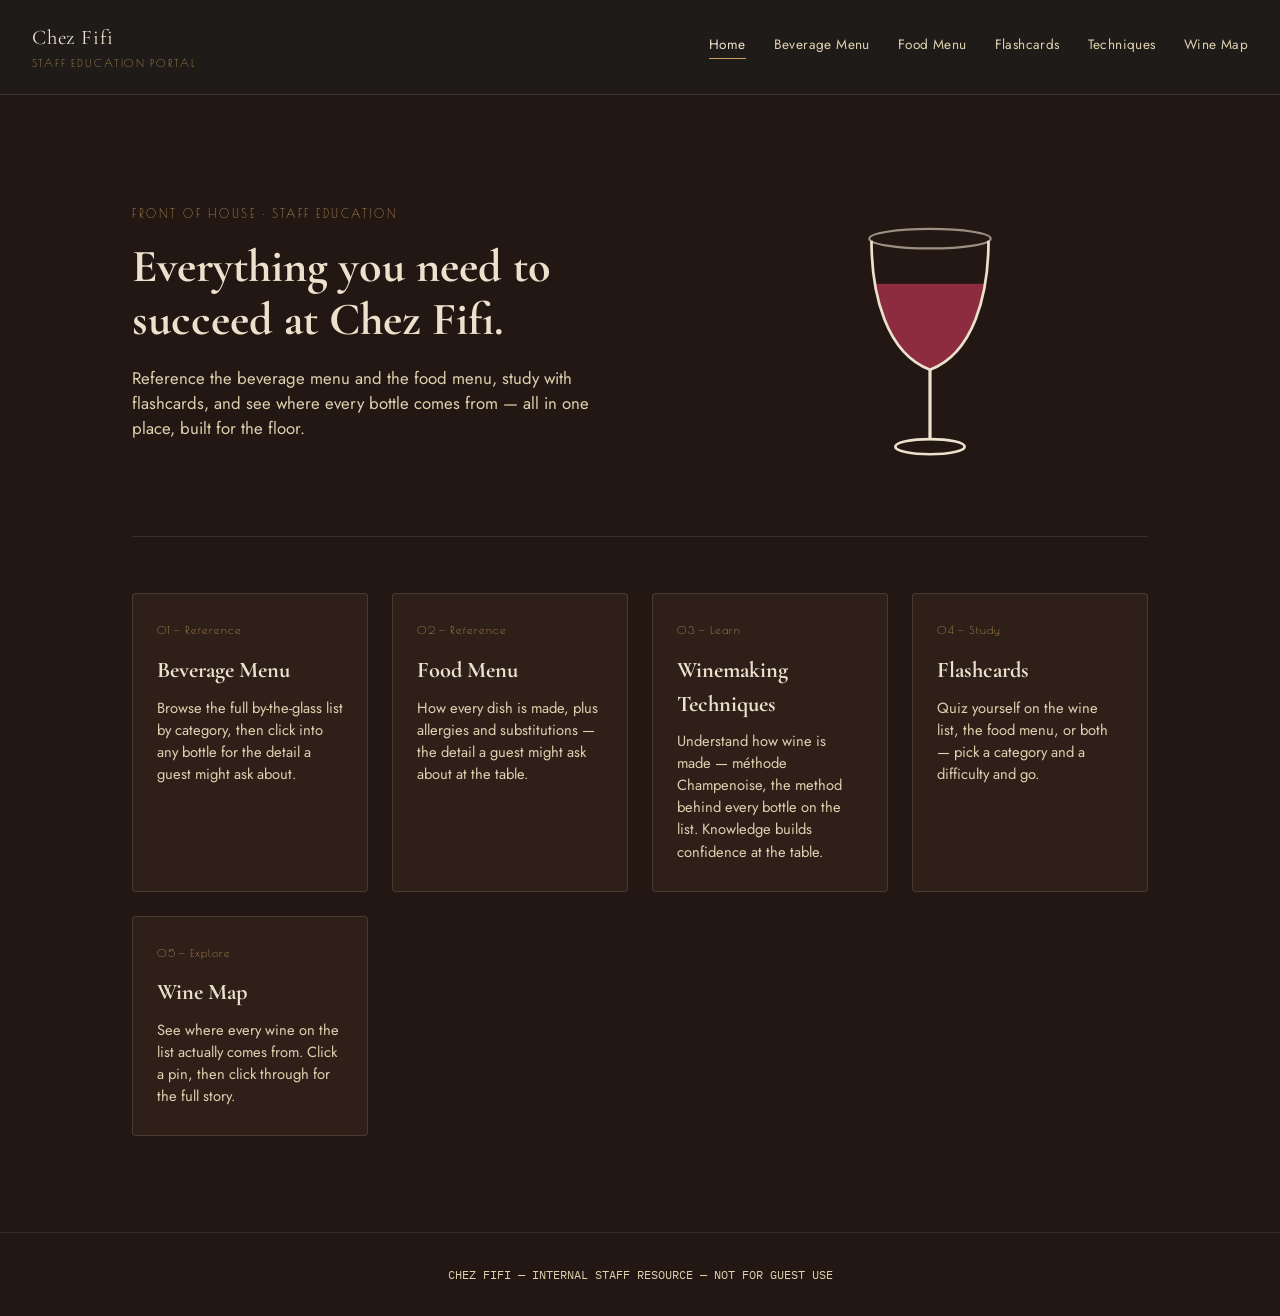
==== commit 60ea34d2: "Add files via upload" ====
--- a/index.html
+++ b/index.html
@@ -21,6 +21,7 @@
   <nav class="site-nav">
     <a href="index.html" class="active">Home</a>
     <a href="menu.html">Beverage Menu</a>
+    <a href="food-menu.html">Food Menu</a>
     <a href="flashcards.html">Flashcards</a>
     <a href="techniques.html">Techniques</a>
     <a href="maps.html">Wine Map</a>
@@ -63,18 +64,23 @@
       <h3>Beverage Menu</h3>
       <p>Browse the full by-the-glass list by category, then click into any bottle for the detail a guest might ask about.</p>
     </a>
+    <a class="module-card" href="food-menu.html">
+      <span class="module-index">02 — Reference</span>
+      <h3>Food Menu</h3>
+      <p>How every dish is made, plus allergies and substitutions — the detail a guest might ask about at the table.</p>
+    </a>
     <a class="module-card" href="techniques.html">
-      <span class="module-index">02 — Learn</span>
+      <span class="module-index">03 — Learn</span>
       <h3>Winemaking Techniques</h3>
       <p>Understand how wine is made — méthode Champenoise, the method behind every bottle on the list. Knowledge builds confidence at the table.</p>
     </a>
     <a class="module-card" href="flashcards.html">
-      <span class="module-index">03 — Study</span>
+      <span class="module-index">04 — Study</span>
       <h3>Flashcards</h3>
       <p>Quiz yourself on the wine list, the food menu, or both — pick a category and a difficulty and go.</p>
     </a>
     <a class="module-card" href="maps.html">
-      <span class="module-index">04 — Explore</span>
+      <span class="module-index">05 — Explore</span>
       <h3>Wine Map</h3>
       <p>See where every wine on the list actually comes from. Click a pin, then click through for the full story.</p>
     </a>
